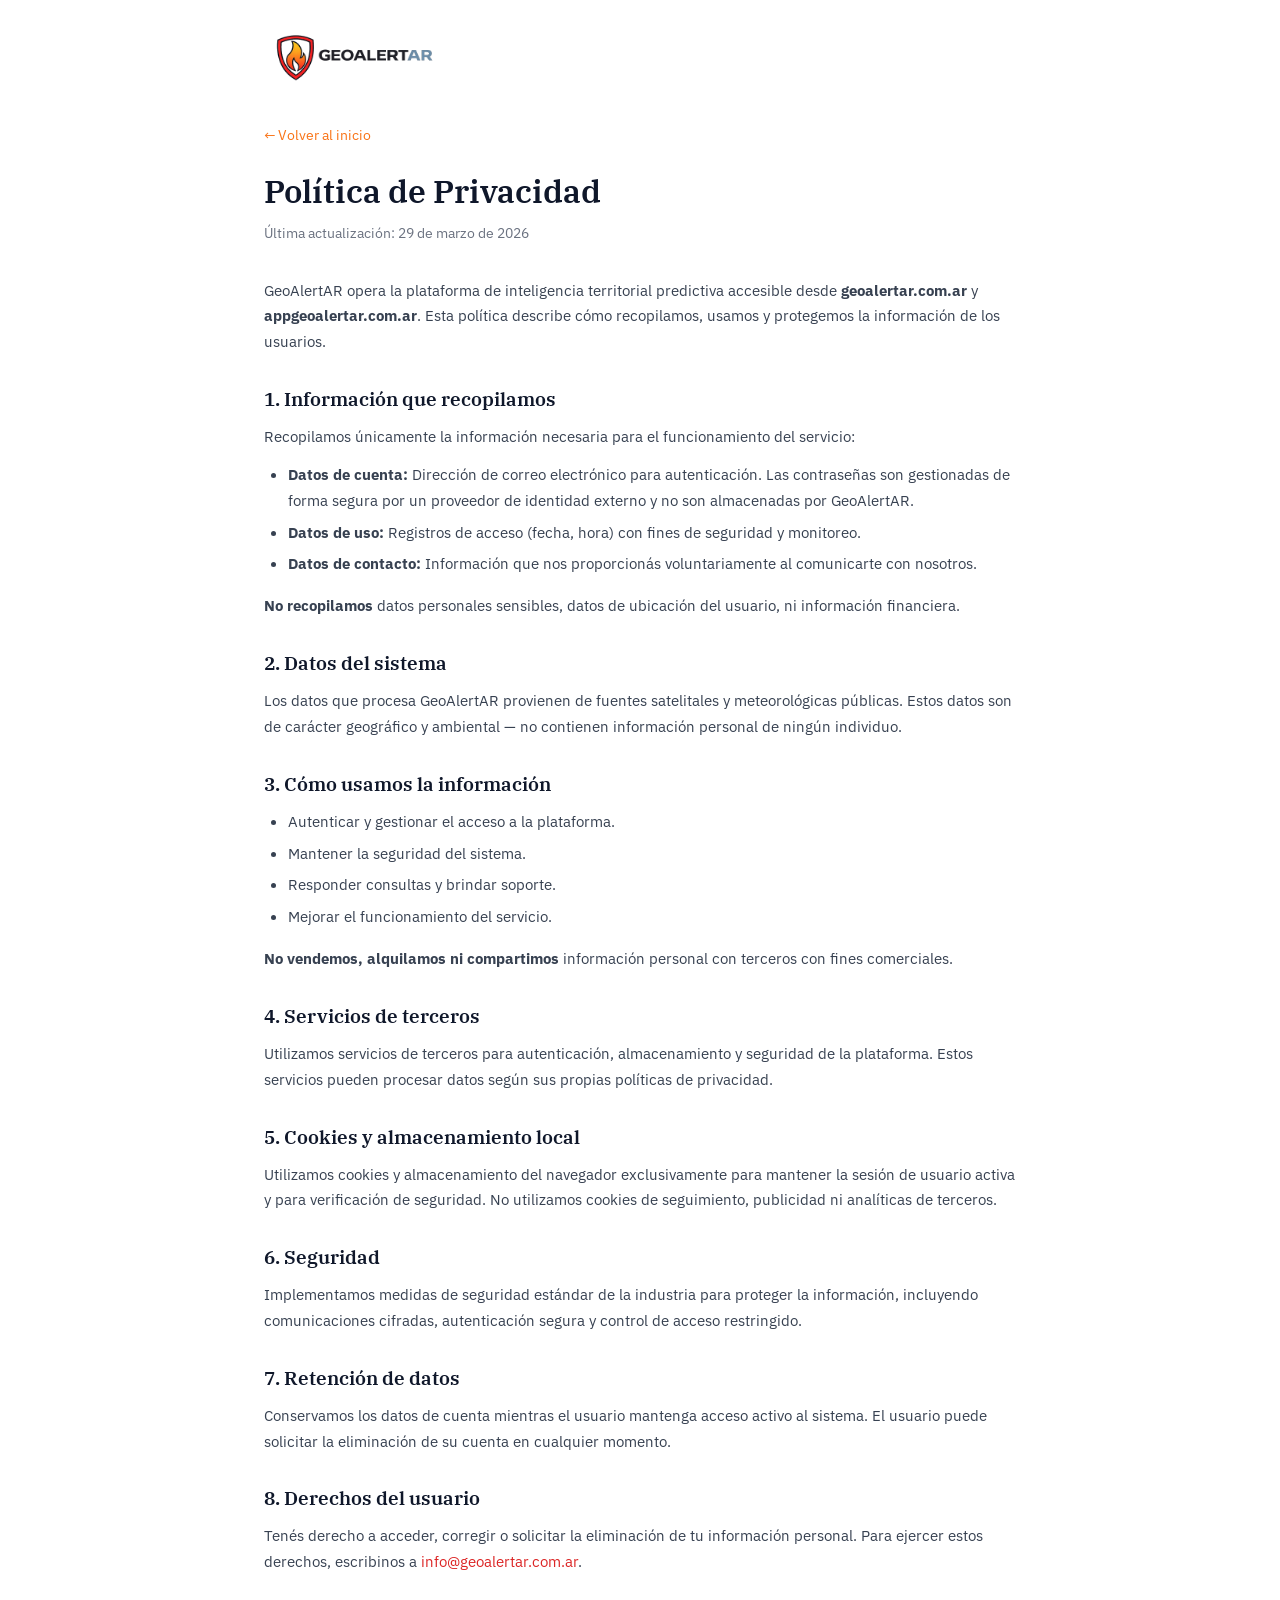
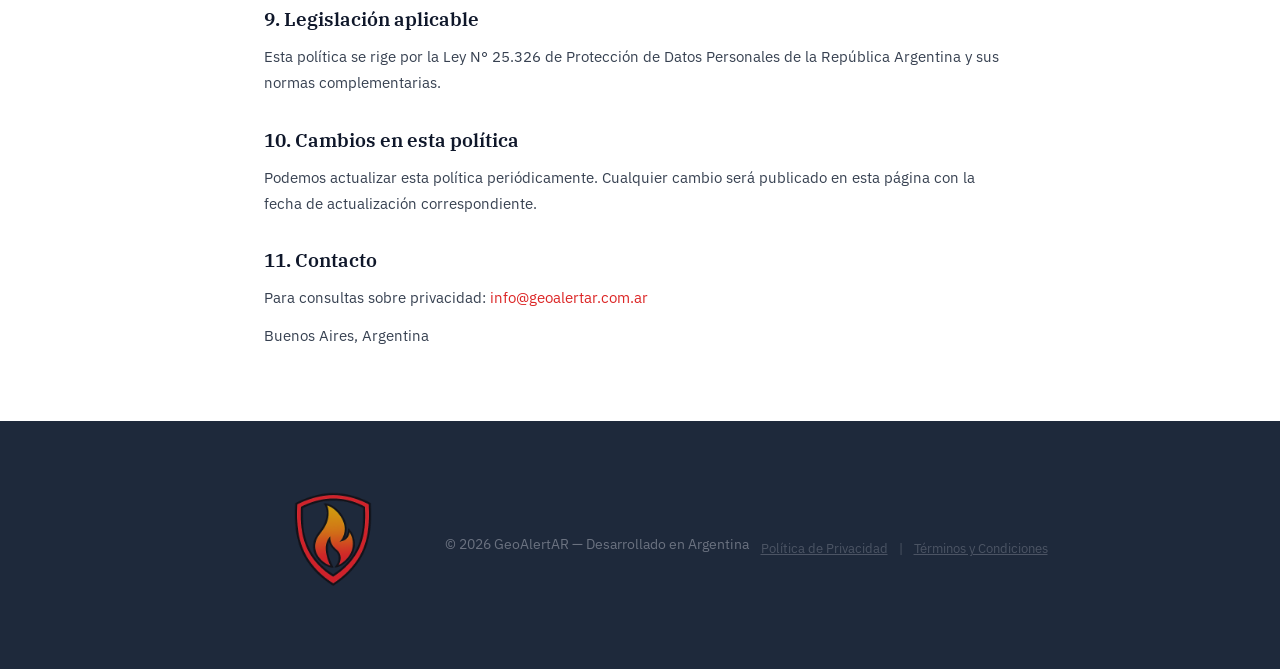
==== politica-privacidad.html @ af061dc1 "Landing update: legal pages, hero rewrite, simplify tech section, fix WhatsApp link, add paper menti" ====
<!DOCTYPE html>
<html lang="es">
<head>
    <meta charset="UTF-8">
    <meta name="viewport" content="width=device-width, initial-scale=1.0">
    <title>Política de Privacidad | GeoAlertAR</title>
    <meta name="description" content="Política de privacidad de GeoAlertAR - Inteligencia Territorial Predictiva">
    <link rel="icon" href="img/Geoar3.png" type="image/png">
    <link rel="preconnect" href="https://fonts.googleapis.com">
    <link rel="preconnect" href="https://fonts.gstatic.com" crossorigin>
    <link href="https://fonts.googleapis.com/css2?family=IBM+Plex+Sans:wght@400;500;600;700&family=IBM+Plex+Serif:wght@500;600;700&display=swap" rel="stylesheet">
    <link rel="stylesheet" href="styles.css">
    <style>
        .legal-page { max-width: 800px; margin: 0 auto; padding: 120px 24px 60px; }
        .legal-page h1 { font-family: 'IBM Plex Serif', serif; font-size: 2rem; margin-bottom: 8px; }
        .legal-page .legal-date { color: var(--neutral-500, #888); font-size: 0.9rem; margin-bottom: 32px; }
        .legal-page h2 { font-size: 1.2rem; margin-top: 32px; margin-bottom: 12px; font-weight: 600; }
        .legal-page p, .legal-page li { font-size: 0.95rem; line-height: 1.7; color: var(--neutral-700, #444); margin-bottom: 12px; }
        .legal-page ul { padding-left: 24px; margin-bottom: 16px; }
        .legal-page li { margin-bottom: 6px; }
        .legal-back { display: inline-block; margin-bottom: 24px; color: var(--primary, #f97316); text-decoration: none; font-size: 0.9rem; }
        .legal-back:hover { text-decoration: underline; }
    </style>
</head>
<body>
    <header class="header">
        <div class="header-content">
            <a href="index.html" class="logo"><img src="img/Geoar2.png" alt="GeoAlertAR" style="height: 200px;"></a>
        </div>
    </header>

    <div class="legal-page">
        <a href="index.html" class="legal-back">← Volver al inicio</a>
        <h1>Política de Privacidad</h1>
        <p class="legal-date">Última actualización: 29 de marzo de 2026</p>

        <p>GeoAlertAR opera la plataforma de inteligencia territorial predictiva accesible desde <strong>geoalertar.com.ar</strong> y <strong>appgeoalertar.com.ar</strong>. Esta política describe cómo recopilamos, usamos y protegemos la información de los usuarios.</p>

        <h2>1. Información que recopilamos</h2>
        <p>Recopilamos únicamente la información necesaria para el funcionamiento del servicio:</p>
        <ul>
            <li><strong>Datos de cuenta:</strong> Dirección de correo electrónico para autenticación. Las contraseñas son gestionadas de forma segura por un proveedor de identidad externo y no son almacenadas por GeoAlertAR.</li>
            <li><strong>Datos de uso:</strong> Registros de acceso (fecha, hora) con fines de seguridad y monitoreo.</li>
            <li><strong>Datos de contacto:</strong> Información que nos proporcionás voluntariamente al comunicarte con nosotros.</li>
        </ul>
        <p><strong>No recopilamos</strong> datos personales sensibles, datos de ubicación del usuario, ni información financiera.</p>

        <h2>2. Datos del sistema</h2>
        <p>Los datos que procesa GeoAlertAR provienen de fuentes satelitales y meteorológicas públicas. Estos datos son de carácter geográfico y ambiental — no contienen información personal de ningún individuo.</p>

        <h2>3. Cómo usamos la información</h2>
        <ul>
            <li>Autenticar y gestionar el acceso a la plataforma.</li>
            <li>Mantener la seguridad del sistema.</li>
            <li>Responder consultas y brindar soporte.</li>
            <li>Mejorar el funcionamiento del servicio.</li>
        </ul>
        <p><strong>No vendemos, alquilamos ni compartimos</strong> información personal con terceros con fines comerciales.</p>

        <h2>4. Servicios de terceros</h2>
        <p>Utilizamos servicios de terceros para autenticación, almacenamiento y seguridad de la plataforma. Estos servicios pueden procesar datos según sus propias políticas de privacidad.</p>

        <h2>5. Cookies y almacenamiento local</h2>
        <p>Utilizamos cookies y almacenamiento del navegador exclusivamente para mantener la sesión de usuario activa y para verificación de seguridad. No utilizamos cookies de seguimiento, publicidad ni analíticas de terceros.</p>

        <h2>6. Seguridad</h2>
        <p>Implementamos medidas de seguridad estándar de la industria para proteger la información, incluyendo comunicaciones cifradas, autenticación segura y control de acceso restringido.</p>

        <h2>7. Retención de datos</h2>
        <p>Conservamos los datos de cuenta mientras el usuario mantenga acceso activo al sistema. El usuario puede solicitar la eliminación de su cuenta en cualquier momento.</p>

        <h2>8. Derechos del usuario</h2>
        <p>Tenés derecho a acceder, corregir o solicitar la eliminación de tu información personal. Para ejercer estos derechos, escribinos a <a href="mailto:info@geoalertar.com.ar">info@geoalertar.com.ar</a>.</p>

        <h2>9. Legislación aplicable</h2>
        <p>Esta política se rige por la Ley N° 25.326 de Protección de Datos Personales de la República Argentina y sus normas complementarias.</p>

        <h2>10. Cambios en esta política</h2>
        <p>Podemos actualizar esta política periódicamente. Cualquier cambio será publicado en esta página con la fecha de actualización correspondiente.</p>

        <h2>11. Contacto</h2>
        <p>Para consultas sobre privacidad: <a href="mailto:info@geoalertar.com.ar">info@geoalertar.com.ar</a></p>
        <p>Buenos Aires, Argentina</p>
    </div>

    <footer class="footer">
        <div class="container" style="display:flex;align-items:center;justify-content:center;gap:12px;">
            <img src="img/Geoar3.png" alt="GeoAlertAR" style="height:200px;opacity:0.8;">
            <span>© 2026 GeoAlertAR — Desarrollado en Argentina</span>
            <div style="margin-top:8px;font-size:0.8rem;opacity:0.6;">
                <a href="politica-privacidad.html" style="color:inherit;text-decoration:underline;">Política de Privacidad</a>
                <span style="margin:0 8px;">|</span>
                <a href="terminos.html" style="color:inherit;text-decoration:underline;">Términos y Condiciones</a>
            </div>
        </div>
    </footer>
</body>
</html>
---- styles.css ----
:root {
    --primary-900: #0f172a;
    --primary-800: #1e293b;
    --primary-700: #334155;
    --neutral-800: #1f2937;
    --neutral-700: #374151;
    --neutral-600: #4b5563;
    --neutral-500: #6b7280;
    --neutral-400: #9ca3af;
    --neutral-300: #d1d5db;
    --neutral-200: #e5e7eb;
    --neutral-100: #f3f4f6;
    --neutral-50: #f9fafb;
    --white: #ffffff;
    --accent: #dc2626;
    --success: #059669;
}

* { margin: 0; padding: 0; box-sizing: border-box; }
html { scroll-behavior: smooth; }

body {
    font-family: 'IBM Plex Sans', -apple-system, sans-serif;
    background: var(--white);
    color: var(--neutral-700);
    line-height: 1.7;
    font-size: 17px;
}

h1, h2, h3 {
    font-family: 'IBM Plex Serif', Georgia, serif;
    font-weight: 600;
    color: var(--primary-900);
    line-height: 1.3;
}

a { color: var(--accent); text-decoration: none; }
a:hover { text-decoration: underline; }

.container {
    max-width: 900px;
    margin: 0 auto;
    padding: 0 24px;
}

/* ===== HEADER SIMPLE ===== */
.header {
    /* ===== HEADER: absolute = se queda arriba del hero, NO sigue al scrollear ===== */
    position: absolute;
    /* ===== HEADER POSICIÓN: top controla distancia desde arriba (0 = pegado) ===== */
    top: -50px;
    left: 0;
    right: 0;
    z-index: 1000;
    background: transparent;
    border-bottom: none;
    /* ===== HEADER ESPACIO: padding controla espacio interno arriba/abajo ===== */
    padding: 10px 0;
}

.header-content {
    display: flex;
    justify-content: space-between;
    align-items: center;
    max-width: 900px;
    margin: 0 auto;
    padding: 0 24px;
}

.logo {
    font-family: 'IBM Plex Serif', serif;
    font-size: 1.3rem;
    font-weight: 700;
    color: var(--white);
    text-decoration: none;
    display: flex;
    align-items: center;
}
.logo span { color: #3b82f6; }

.header-btn {
    padding: 10px 20px;
    background: var(--accent);
    color: var(--white);
    font-weight: 600;
    font-size: 0.9rem;
    border-radius: 4px;
    text-decoration: none;
}
.header-btn:hover { background: #b91c1c; text-decoration: none; }
.header-btn-outline { background: transparent !important; border: 1px solid rgba(255,255,255,0.35); }
.header-btn-outline:hover { background: rgba(255,255,255,0.1) !important; border-color: rgba(255,255,255,0.6); }

.lang-toggle { display: flex; align-items: center; gap: 4px; }
.lang-btn {
    background: none; border: none;
    font-family: 'IBM Plex Sans', sans-serif;
    font-size: 0.85rem; font-weight: 600;
    color: rgba(255,255,255,0.6); cursor: pointer;
    padding: 4px 8px; border-radius: 4px;
    transition: color 0.2s, background 0.2s;
}
.lang-btn:hover { color: var(--white); }
.lang-btn.active { color: var(--white); background: rgba(255,255,255,0.15); }
.lang-divider { color: rgba(255,255,255,0.4); font-size: 0.85rem; user-select: none; }

/* ===== HERO COMPACTO ===== */
.hero {
    padding: 140px 0 80px;
    text-align: center;
    background: linear-gradient(rgba(0, 0, 0, 0.6), rgba(0, 0, 0, 0.7)),
                url('img/incendio forestal primero.jpg');
    background-size: cover;
    background-position: center;
    background-attachment: fixed;
    position: relative;
}

.hero-badge {
    display: inline-block;
    padding: 8px 16px;
    background: rgba(255, 255, 255, 0.2);
    border: 1px solid rgba(255, 255, 255, 0.4);
    border-radius: 4px;
    font-size: 0.8rem;
    font-weight: 600;
    color: var(--white);
    margin-bottom: 24px;
    backdrop-filter: blur(10px);
}

.hero h1 {
    font-size: 2.8rem;
    margin-bottom: 20px;
    letter-spacing: -0.02em;
    color: var(--white);
}

.hero-subtitle {
    font-size: 1.25rem;
    color: rgba(255, 255, 255, 0.95);
    max-width: 600px;
    margin: 0 auto 32px;
}

.hero-cta {
    display: inline-block;
    padding: 16px 32px;
    background: var(--accent);
    color: var(--white);
    font-weight: 600;
    border-radius: 4px;
    text-decoration: none;
    margin-bottom: 48px;
}
.hero-cta:hover { background: #b91c1c; text-decoration: none; }

.hero-stats {
    display: flex;
    justify-content: center;
    gap: 48px;
    padding-top: 32px;
    border-top: 1px solid rgba(255, 255, 255, 0.3);
}

.hero-stat {
    text-align: center;
}

.hero-stat-value {
    font-family: 'IBM Plex Sans', sans-serif;
    font-size: 1.8rem;
    font-weight: 700;
    color: var(--white);
}

.hero-stat-label {
    font-size: 0.8rem;
    color: rgba(255, 255, 255, 0.8);
    text-transform: uppercase;
    letter-spacing: 0.05em;
}

/* ===== SECCIONES DE CONTENIDO ===== */
.section {
    padding: 80px 0;
}

.section-dark {
    background: var(--primary-900);
    color: var(--white);
}

.section-dark h2 { color: var(--white); }
.section-dark p { color: var(--neutral-400); }

.section-gray {
    background: var(--neutral-50);
}

.section h2 {
    font-size: 1.8rem;
    margin-bottom: 24px;
}

.section p {
    margin-bottom: 20px;
}

.section p:last-child {
    margin-bottom: 0;
}

/* ===== CRISIS / DATOS ===== */
.crisis-grid {
    display: grid;
    grid-template-columns: 1fr 1fr;
    gap: 48px;
    align-items: start;
}

.crisis-stats {
    display: grid;
    grid-template-columns: 1fr 1fr;
    gap: 20px;
}

.crisis-stat {
    padding: 24px;
    background: rgba(255,255,255,0.08);
    border-radius: 4px;
    text-align: center;
}

.crisis-stat-value {
    font-size: 2rem;
    font-weight: 700;
    color: var(--accent);
    line-height: 1;
    margin-bottom: 8px;
}

.crisis-stat-label {
    font-size: 0.85rem;
    color: var(--neutral-400);
}

.crisis-images {
    grid-column: 2;
    display: flex;
    flex-direction: column;
    gap: 16px;
    margin-top: -600px;        /* negativo = sube, positivo = baja. Cambiá este número */
}

.crisis-images img {
    width: 100%;
    height: 250px;            /* alto de cada foto. Cambiá este número */
    border-radius: 4px;
    object-fit: cover;
}

.source-note {
    font-size: 0.8rem;
    color: var(--neutral-500);
    margin-top: -24px;
    padding-top: 16px;
    border-top: 1px solid rgba(255,255,255,0.1);
}

.source-note a {
    color: var(--neutral-400);
}

/* ===== SOLUCIÓN COMPACTA ===== */
.solution-points {
    display: grid;
    grid-template-columns: repeat(3, 1fr);
    gap: 32px;
    margin-top: 40px;
}

.solution-point h3 {
    font-family: 'IBM Plex Sans', sans-serif;
    font-size: 1rem;
    font-weight: 700;
    margin-bottom: 8px;
}

.solution-point p {
    font-size: 0.95rem;
    color: var(--neutral-600);
    margin: 0;
}

.section-tech-bg {
    background: linear-gradient(rgba(0, 0, 0, 0.75), rgba(0, 0, 0, 0.8)),
                url('img/tech-tablet.jpg');
    background-size: cover;
    background-position: center;
    background-attachment: fixed;
    position: relative;
}

.section-tech-bg h2 {
    color: var(--white);
}

.section-tech-bg p {
    color: rgba(255, 255, 255, 0.9);
}

.section-tech-bg .tech-box {
    background: rgba(59, 130, 246, 0.15);
    border-left: 4px solid #3b82f6;
    backdrop-filter: blur(10px);
}

.section-tech-bg .tech-box h3 {
    color: #60a5fa;
}

.section-tech-bg .tech-box p {
    color: rgba(255, 255, 255, 0.95);
}

.section-tech-bg .solution-point h3 {
    color: var(--white);
}

.section-tech-bg .solution-point p {
    color: rgba(255, 255, 255, 0.85);
}

/* ===== TABLA COMPARATIVA ===== */
.comparison-grid {
    display: grid;
    grid-template-columns: 1fr 1fr;
    gap: 24px;
    margin: 40px 0;
}

.comparison-card {
    padding: 32px;
    border-radius: 8px;
    border: 2px solid var(--neutral-200);
}

.comparison-card.before {
    background: var(--neutral-50);
    border-color: #d1d5db;
}

.comparison-card.after {
    background: linear-gradient(135deg, #059669 0%, #047857 100%);
    color: var(--white);
    border-color: var(--success);
    box-shadow: 0 8px 30px rgba(5, 150, 105, 0.3);
}

.comparison-card h3 {
    font-size: 1.2rem;
    margin-bottom: 20px;
    color: var(--primary-900);
    display: flex;
    align-items: center;
    gap: 10px;
}

.comparison-card h3 .fa-solid {
    font-size: 1rem;
}

.comparison-card.before h3 {
    color: #6b7280;
}

.comparison-card.after h3 {
    color: var(--white);
    font-size: 1.3rem;
    font-weight: 700;
}

.comparison-list {
    list-style: none;
    padding: 0;
    margin: 0;
}

.comparison-list li {
    padding: 14px 0;
    border-bottom: 1px solid rgba(0,0,0,0.08);
    display: flex;
    align-items: start;
    gap: 12px;
    line-height: 1.5;
}

.comparison-list li i {
    margin-top: 3px;
    flex-shrink: 0;
    font-size: 0.85rem;
}

.comparison-card.before .comparison-list li i {
    color: #b91c1c;
}

.comparison-card.after .comparison-list li i {
    color: #bbf7d0;
}

.comparison-card.after .comparison-list li {
    border-bottom: 1px solid rgba(255,255,255,0.15);
}

.comparison-list li:last-child {
    border-bottom: none;
}

.comparison-list li strong {
    display: block;
    margin-bottom: 2px;
}

.comparison-card.before .comparison-list li strong {
    color: var(--primary-900);
}

.comparison-card.after .comparison-list li strong {
    color: #fff;
}

.comparison-card.before .comparison-list li span {
    color: var(--neutral-600);
    font-size: 0.9rem;
}

.comparison-card.after .comparison-list li span {
    color: rgba(255, 255, 255, 0.9);
    font-size: 0.9rem;
}

.cta-center {
    text-align: center;
    margin: 40px 0;
}

.cta-button {
    display: inline-block;
    padding: 16px 32px;
    background: var(--accent);
    color: var(--white);
    font-weight: 600;
    border-radius: 4px;
    text-decoration: none;
    font-size: 1rem;
}

.cta-button:hover {
    background: #b91c1c;
    text-decoration: none;
}

/* ===== BULLET LISTS MEJORADAS ===== */
.bullet-list {
    list-style: none;
    padding: 0;
    margin: 24px 0;
}

.bullet-list li {
    padding: 16px 0;
    padding-left: 32px;
    position: relative;
    line-height: 1.6;
}

.bullet-list li:before {
    content: "\25B8";
    position: absolute;
    left: 0;
    color: var(--accent);
    font-weight: 700;
    font-size: 1.2rem;
}

.section-dark .bullet-list li:before {
    color: var(--accent);
}

/* ===== APARTADO TÉCNICO ===== */
.tech-box {
    background: var(--neutral-50);
    border-left: 4px solid #3b82f6;
    padding: 32px;
    border-radius: 8px;
    margin: 32px 0;
}

.tech-box h3 {
    color: #3b82f6;
    font-size: 1.1rem;
    margin-bottom: 16px;
}

/* ===== HISTORIA / EQUIPO ===== */
.story-content {
    display: grid;
    grid-template-columns: 2fr 1fr;
    gap: 60px;
    align-items: start;
}

.story-text p {
    font-size: 1.05rem;
}

.story-text p.highlight {
    font-size: 1.15rem;
    color: var(--primary-900);
    font-weight: 500;
    border-left: 3px solid var(--accent);
    padding-left: 20px;
    margin: 32px 0;
}

.team-cards {
    display: flex;
    flex-direction: column;
    gap: 20px;
}

.team-card {
    padding: 24px;
    background: var(--white);
    border: 1px solid var(--neutral-200);
    border-radius: 4px;
}

.team-card-name {
    font-weight: 700;
    color: var(--primary-900);
    margin-bottom: 4px;
}

.team-card-role {
    font-size: 0.85rem;
    color: var(--neutral-500);
}

/* ===== RECONOCIMIENTOS ===== */
.awards-row {
    display: flex;
    gap: 32px;
    margin-top: 32px;
}

.award-item {
    flex: 1;
    padding: 24px;
    background: rgba(255,255,255,0.05);
    border: 1px solid rgba(255,255,255,0.1);
    border-radius: 4px;
}

.award-item-org {
    font-size: 0.75rem;
    color: var(--neutral-400);
    text-transform: uppercase;
    letter-spacing: 0.05em;
    margin-bottom: 8px;
}

.award-item-title {
    font-weight: 700;
    color: var(--white);
    margin-bottom: 4px;
}

.award-item-date {
    font-size: 0.85rem;
    color: var(--neutral-500);
}

/* ===== APLICACIONES ===== */
.apps-grid {
    display: grid;
    grid-template-columns: repeat(4, 1fr);
    gap: 24px;
    margin-top: 32px;
}

.app-item {
    text-align: center;
    padding: 24px 16px;
    background: var(--white);
    border: 1px solid var(--neutral-200);
    border-radius: 4px;
}

.app-item-icon {
    width: 48px;
    height: 48px;
    background: var(--primary-800);
    border-radius: 4px;
    display: flex;
    align-items: center;
    justify-content: center;
    margin: 0 auto 16px;
}

.app-item-icon svg {
    width: 24px;
    height: 24px;
    color: var(--white);
}

.app-item-title {
    font-weight: 700;
    font-size: 0.95rem;
    color: var(--primary-900);
    margin-bottom: 8px;
}

.app-item-desc {
    font-size: 0.85rem;
    color: var(--neutral-600);
    line-height: 1.5;
}

/* ===== CONTACTO ===== */
.contact-grid {
    display: grid;
    grid-template-columns: 1fr 1fr;
    gap: 60px;
    align-items: start;
}

.contact-info {
    display: flex;
    flex-direction: column;
    gap: 16px;
}

.contact-item {
    display: flex;
    align-items: center;
    gap: 12px;
    color: var(--neutral-400);
}

.contact-item a {
    color: var(--neutral-300);
}

.contact-item svg {
    width: 20px;
    height: 20px;
    color: var(--neutral-500);
}

/* ===== FOOTER ===== */
.footer {
    padding: 24px 0;
    background: var(--primary-800);
    text-align: center;
    font-size: 0.85rem;
    color: var(--neutral-500);
}

/* ===== TRUST LOGOS ===== */
.trust-section {
    padding: 40px 0;
    background: var(--neutral-50);
    border-top: 1px solid var(--neutral-200);
    border-bottom: 1px solid var(--neutral-200);
}

.trust-label {
    text-align: center;
    font-size: 0.75rem;
    text-transform: uppercase;
    letter-spacing: 0.1em;
    color: var(--neutral-500);
    margin-bottom: 24px;
}

.trust-logos {
    display: flex;
    justify-content: center;
    align-items: center;
    gap: 48px;
    flex-wrap: wrap;
}

.trust-logos img {
    height: 40px;
    width: auto;
    transition: all 0.3s ease;
}

.trust-logos img:hover {
    transform: scale(1.1);
}

/* ===== RESPONSIVE ===== */
@media (max-width: 768px) {
    .hero h1 { font-size: 2rem; }
    .hero-stats { flex-direction: column; gap: 24px; }
    .crisis-grid, .story-content, .contact-grid { grid-template-columns: 1fr; }
    .crisis-images { grid-column: 1; }
    .solution-points, .apps-grid { grid-template-columns: 1fr 1fr; }
    .awards-row { flex-direction: column; }

    .map-badge {
        top: 12px;
        right: 12px;
        font-size: 0.75rem;
        padding: 8px 12px;
    }

    .map-badge-icon {
        font-size: 1rem;
    }
}

@media (max-width: 480px) {
    .solution-points, .apps-grid, .crisis-stats { grid-template-columns: 1fr; }
}

/* ===== DATA SECTION ===== */
.data-section {
    padding: 60px 0;
    background: var(--neutral-50);
}

.data-container {
    max-width: 1000px;
    margin: 0 auto;
    padding: 0 24px;
}

.data-header {
    text-align: center;
    margin-bottom: 40px;
}

.data-header h2 {
    font-size: 1.8rem;
    margin-bottom: 12px;
}

.data-header p {
    color: var(--neutral-600);
    font-size: 1.05rem;
    max-width: 600px;
    margin: 0 auto;
}

.data-grid {
    display: grid;
    grid-template-columns: repeat(4, 1fr);
    gap: 24px;
}

.data-card {
    background: var(--white);
    padding: 24px;
    border-radius: 8px;
    text-align: center;
    border: 1px solid var(--neutral-200);
}

.data-card-value {
    font-size: 1.8rem;
    font-weight: 700;
    color: var(--primary-900);
    margin-bottom: 4px;
}

.data-card-label {
    font-size: 0.85rem;
    color: var(--neutral-600);
}

/* ===== DEMO MAP SECTION ===== */
.demo-section {
    padding: 80px 0;
    background: var(--white);
}

.demo-container {
    max-width: 1100px;
    margin: 0 auto;
    padding: 0 24px;
}

.demo-header {
    text-align: center;
    margin-bottom: 40px;
}

.demo-header h2 {
    font-size: 1.8rem;
    margin-bottom: 12px;
}

.demo-header p {
    font-size: 1.05rem;
    color: var(--neutral-600);
    max-width: 600px;
    margin: 0 auto;
}

.demo-wrapper {
    position: relative;
    display: grid;
    grid-template-columns: 1fr 340px;
    gap: 24px;
    background: var(--neutral-50);
    border-radius: 12px;
    overflow: hidden;
    box-shadow: 0 4px 20px rgba(0,0,0,0.08);
    border: 1px solid var(--neutral-200);
}

/* Badge flotante interactivo */
.map-badge {
    position: absolute;
    top: 16px;
    right: 16px;
    background: rgba(0, 0, 0, 0.85);
    color: white;
    padding: 10px 16px;
    border-radius: 8px;
    font-size: 0.85rem;
    font-weight: 600;
    z-index: 1000;
    backdrop-filter: blur(10px);
    border: 2px solid rgba(96, 165, 250, 0.5);
    box-shadow: 0 4px 12px rgba(0, 0, 0, 0.3);
    display: flex;
    align-items: center;
    gap: 8px;
    animation: pulseGlow 2s ease-in-out infinite;
    transition: opacity 0.3s ease, transform 0.3s ease;
}

.map-badge-icon {
    font-size: 1.2rem;
    animation: pointDown 1.5s ease-in-out infinite;
}

.map-badge.fade-out {
    opacity: 0;
    transform: translateY(-10px);
    pointer-events: none;
}

@keyframes pulseGlow {
    0%, 100% {
        border-color: rgba(96, 165, 250, 0.5);
        box-shadow: 0 4px 12px rgba(0, 0, 0, 0.3);
    }
    50% {
        border-color: rgba(96, 165, 250, 0.9);
        box-shadow: 0 4px 20px rgba(96, 165, 250, 0.4);
    }
}

@keyframes pointDown {
    0%, 100% { transform: translateY(0px); }
    50% { transform: translateY(4px); }
}

#map {
    height: 600px;
    width: 100%;
}

.demo-sidebar {
    padding: 24px;
    background: var(--primary-900);
    color: var(--white);
    display: flex;
    flex-direction: column;
}

.demo-sidebar h3 {
    color: var(--white);
    font-size: 1.1rem;
    margin-bottom: 16px;
    font-family: 'IBM Plex Sans', sans-serif;
    font-weight: 600;
}

.demo-sidebar-intro {
    font-size: 0.9rem;
    color: var(--neutral-400);
    margin-bottom: 24px;
    line-height: 1.6;
}

/* CTA llamativo en sidebar */
.demo-cta {
    display: block;
    margin-top: 12px;
    color: #60a5fa;
    font-weight: 700;
    font-size: 1rem;
}

/* Cursor pointer en hexágonos */
.leaflet-interactive {
    cursor: pointer !important;
}

.hex-info {
    display: none;
    flex-direction: column;
    flex: 1;
    opacity: 0;
    transform: translateY(10px);
    transition: opacity 0.3s ease, transform 0.3s ease;
}

.hex-info.active {
    display: flex;
    opacity: 1;
    transform: translateY(0);
}

.hex-info-header {
    display: flex;
    align-items: center;
    gap: 12px;
    margin-bottom: 16px;
    padding-bottom: 16px;
    border-bottom: 1px solid var(--primary-700);
}

.hex-risk-badge {
    padding: 6px 12px;
    border-radius: 4px;
    font-size: 0.75rem;
    font-weight: 700;
    text-transform: uppercase;
    letter-spacing: 0.05em;
}

.risk-extremo { background: #dc2626; color: white; }
.risk-alto { background: #f97316; color: white; }
.risk-moderado { background: #eab308; color: #1a1a1a; }
.risk-bajo { background: #22c55e; color: white; }

.hex-prob {
    font-size: 1.6rem;
    font-weight: 700;
    color: var(--white);
}

.hex-prob span {
    font-size: 0.85rem;
    font-weight: 400;
    color: var(--neutral-400);
}

.hex-explanation {
    background: var(--primary-800);
    padding: 14px;
    border-radius: 6px;
    margin-bottom: 16px;
    border-left: 3px solid var(--accent);
}

.hex-explanation-title {
    font-size: 0.7rem;
    color: var(--neutral-400);
    text-transform: uppercase;
    letter-spacing: 0.05em;
    margin-bottom: 6px;
}

.hex-explanation-text {
    font-size: 0.9rem;
    color: var(--neutral-200);
    line-height: 1.5;
}

.hex-data-grid {
    display: grid;
    grid-template-columns: 1fr 1fr;
    gap: 12px;
}

.hex-data-item {
    background: var(--primary-800);
    padding: 10px 12px;
    border-radius: 6px;
}

.hex-data-label {
    font-size: 0.65rem;
    color: var(--neutral-400);
    text-transform: uppercase;
    letter-spacing: 0.05em;
    margin-bottom: 2px;
}

.hex-data-value {
    font-size: 1rem;
    font-weight: 600;
    color: var(--white);
}

.demo-legend {
    margin-top: auto;
    padding-top: 16px;
    border-top: 1px solid var(--primary-700);
}

.demo-legend h4 {
    font-size: 0.75rem;
    color: var(--neutral-400);
    text-transform: uppercase;
    letter-spacing: 0.05em;
    margin-bottom: 10px;
    font-weight: 500;
}

.legend-items {
    display: grid;
    grid-template-columns: 1fr 1fr;
    gap: 6px;
}

.legend-item {
    display: flex;
    align-items: center;
    gap: 6px;
    font-size: 0.8rem;
    color: var(--neutral-300);
}

.legend-color {
    width: 14px;
    height: 14px;
    border-radius: 3px;
}

@media (max-width: 900px) {
    .data-grid {
        grid-template-columns: repeat(2, 1fr);
    }

    .demo-wrapper {
        grid-template-columns: 1fr;
    }

    .demo-sidebar {
        order: -1;
    }

    #map {
        height: 400px;
    }

    .legend-items { grid-template-columns: 1fr; }
}
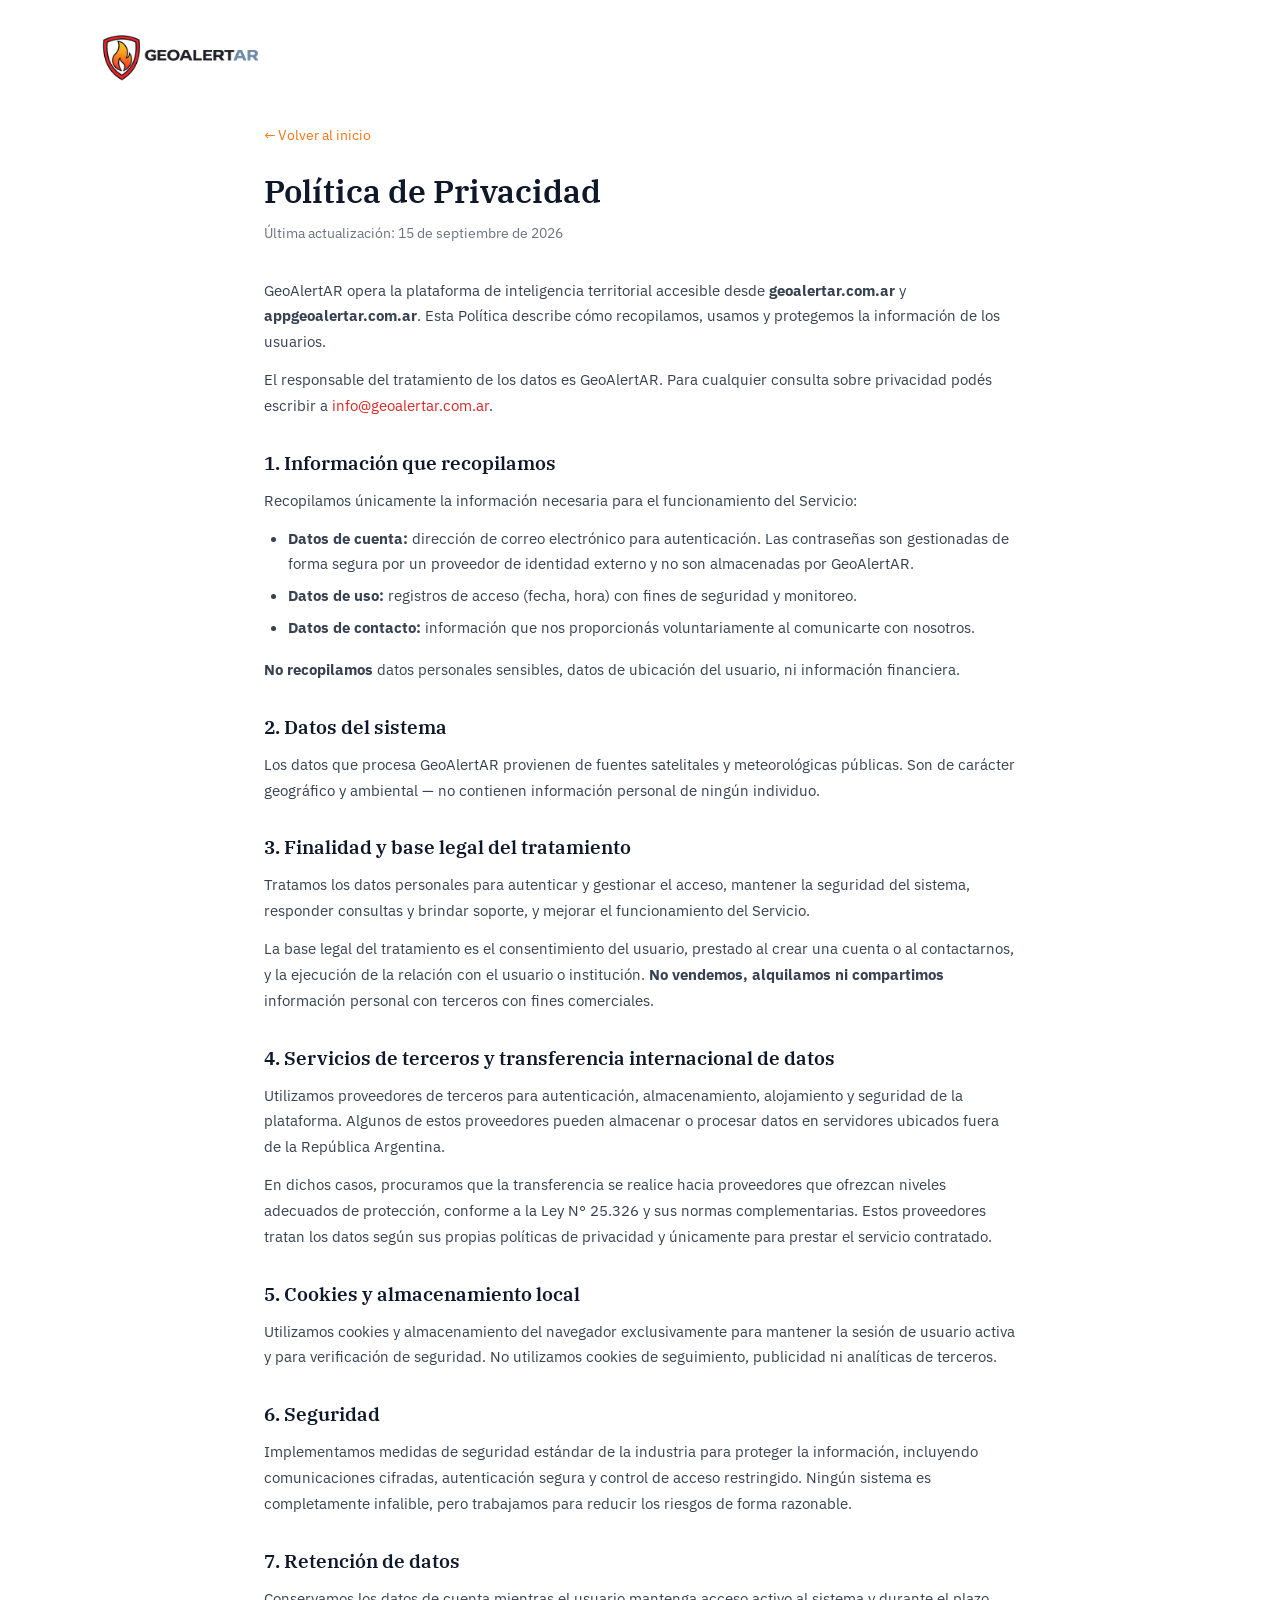
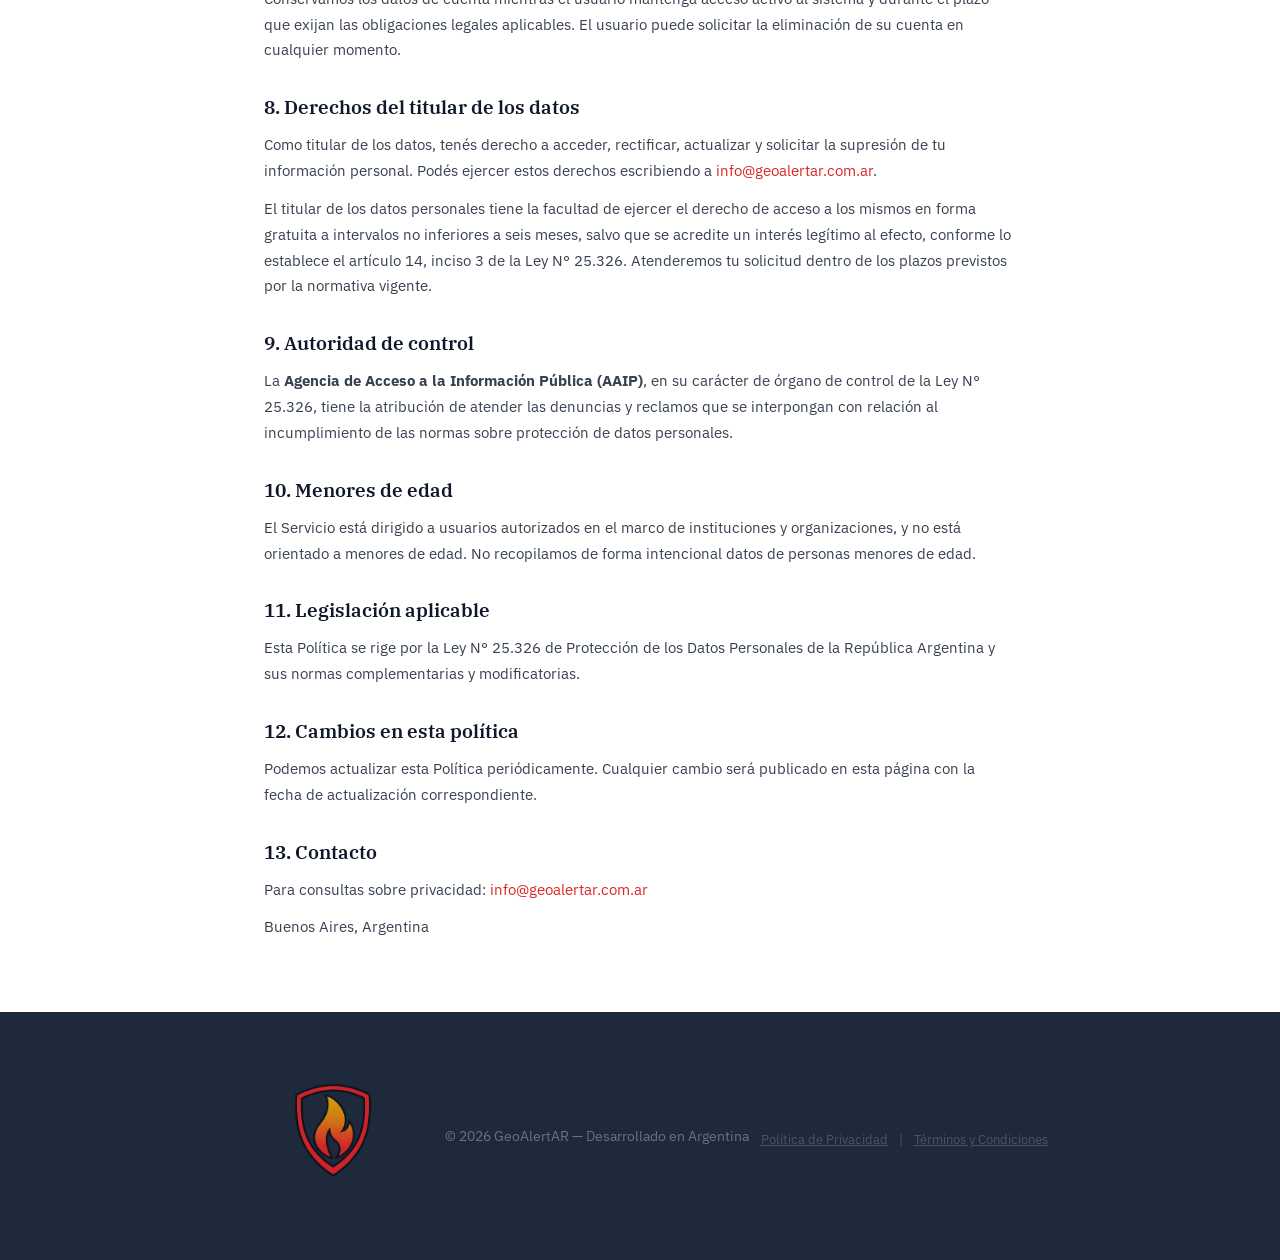
==== commit 3960f7fa: "Actualizacion de contenido, ODS y textos legales ampliados" ====
--- a/politica-privacidad.html
+++ b/politica-privacidad.html
@@ -4,7 +4,7 @@
     <meta charset="UTF-8">
     <meta name="viewport" content="width=device-width, initial-scale=1.0">
     <title>Política de Privacidad | GeoAlertAR</title>
-    <meta name="description" content="Política de privacidad de GeoAlertAR - Inteligencia Territorial Predictiva">
+    <meta name="description" content="Política de privacidad de GeoAlertAR - Inteligencia territorial para la evaluación de riesgo de incendios">
     <link rel="icon" href="img/Geoar3.png" type="image/png">
     <link rel="preconnect" href="https://fonts.googleapis.com">
     <link rel="preconnect" href="https://fonts.gstatic.com" crossorigin>
@@ -32,53 +32,57 @@
     <div class="legal-page">
         <a href="index.html" class="legal-back">← Volver al inicio</a>
         <h1>Política de Privacidad</h1>
-        <p class="legal-date">Última actualización: 29 de marzo de 2026</p>
+        <p class="legal-date">Última actualización: 15 de septiembre de 2026</p>
 
-        <p>GeoAlertAR opera la plataforma de inteligencia territorial predictiva accesible desde <strong>geoalertar.com.ar</strong> y <strong>appgeoalertar.com.ar</strong>. Esta política describe cómo recopilamos, usamos y protegemos la información de los usuarios.</p>
+        <p>GeoAlertAR opera la plataforma de inteligencia territorial accesible desde <strong>geoalertar.com.ar</strong> y <strong>appgeoalertar.com.ar</strong>. Esta Política describe cómo recopilamos, usamos y protegemos la información de los usuarios.</p>
+        <p>El responsable del tratamiento de los datos es GeoAlertAR. Para cualquier consulta sobre privacidad podés escribir a <a href="mailto:info@geoalertar.com.ar">info@geoalertar.com.ar</a>.</p>
 
         <h2>1. Información que recopilamos</h2>
-        <p>Recopilamos únicamente la información necesaria para el funcionamiento del servicio:</p>
+        <p>Recopilamos únicamente la información necesaria para el funcionamiento del Servicio:</p>
         <ul>
-            <li><strong>Datos de cuenta:</strong> Dirección de correo electrónico para autenticación. Las contraseñas son gestionadas de forma segura por un proveedor de identidad externo y no son almacenadas por GeoAlertAR.</li>
-            <li><strong>Datos de uso:</strong> Registros de acceso (fecha, hora) con fines de seguridad y monitoreo.</li>
-            <li><strong>Datos de contacto:</strong> Información que nos proporcionás voluntariamente al comunicarte con nosotros.</li>
+            <li><strong>Datos de cuenta:</strong> dirección de correo electrónico para autenticación. Las contraseñas son gestionadas de forma segura por un proveedor de identidad externo y no son almacenadas por GeoAlertAR.</li>
+            <li><strong>Datos de uso:</strong> registros de acceso (fecha, hora) con fines de seguridad y monitoreo.</li>
+            <li><strong>Datos de contacto:</strong> información que nos proporcionás voluntariamente al comunicarte con nosotros.</li>
         </ul>
         <p><strong>No recopilamos</strong> datos personales sensibles, datos de ubicación del usuario, ni información financiera.</p>
 
         <h2>2. Datos del sistema</h2>
-        <p>Los datos que procesa GeoAlertAR provienen de fuentes satelitales y meteorológicas públicas. Estos datos son de carácter geográfico y ambiental — no contienen información personal de ningún individuo.</p>
+        <p>Los datos que procesa GeoAlertAR provienen de fuentes satelitales y meteorológicas públicas. Son de carácter geográfico y ambiental — no contienen información personal de ningún individuo.</p>
 
-        <h2>3. Cómo usamos la información</h2>
-        <ul>
-            <li>Autenticar y gestionar el acceso a la plataforma.</li>
-            <li>Mantener la seguridad del sistema.</li>
-            <li>Responder consultas y brindar soporte.</li>
-            <li>Mejorar el funcionamiento del servicio.</li>
-        </ul>
-        <p><strong>No vendemos, alquilamos ni compartimos</strong> información personal con terceros con fines comerciales.</p>
+        <h2>3. Finalidad y base legal del tratamiento</h2>
+        <p>Tratamos los datos personales para autenticar y gestionar el acceso, mantener la seguridad del sistema, responder consultas y brindar soporte, y mejorar el funcionamiento del Servicio.</p>
+        <p>La base legal del tratamiento es el consentimiento del usuario, prestado al crear una cuenta o al contactarnos, y la ejecución de la relación con el usuario o institución. <strong>No vendemos, alquilamos ni compartimos</strong> información personal con terceros con fines comerciales.</p>
 
-        <h2>4. Servicios de terceros</h2>
-        <p>Utilizamos servicios de terceros para autenticación, almacenamiento y seguridad de la plataforma. Estos servicios pueden procesar datos según sus propias políticas de privacidad.</p>
+        <h2>4. Servicios de terceros y transferencia internacional de datos</h2>
+        <p>Utilizamos proveedores de terceros para autenticación, almacenamiento, alojamiento y seguridad de la plataforma. Algunos de estos proveedores pueden almacenar o procesar datos en servidores ubicados fuera de la República Argentina.</p>
+        <p>En dichos casos, procuramos que la transferencia se realice hacia proveedores que ofrezcan niveles adecuados de protección, conforme a la Ley N° 25.326 y sus normas complementarias. Estos proveedores tratan los datos según sus propias políticas de privacidad y únicamente para prestar el servicio contratado.</p>
 
         <h2>5. Cookies y almacenamiento local</h2>
         <p>Utilizamos cookies y almacenamiento del navegador exclusivamente para mantener la sesión de usuario activa y para verificación de seguridad. No utilizamos cookies de seguimiento, publicidad ni analíticas de terceros.</p>
 
         <h2>6. Seguridad</h2>
-        <p>Implementamos medidas de seguridad estándar de la industria para proteger la información, incluyendo comunicaciones cifradas, autenticación segura y control de acceso restringido.</p>
+        <p>Implementamos medidas de seguridad estándar de la industria para proteger la información, incluyendo comunicaciones cifradas, autenticación segura y control de acceso restringido. Ningún sistema es completamente infalible, pero trabajamos para reducir los riesgos de forma razonable.</p>
 
         <h2>7. Retención de datos</h2>
-        <p>Conservamos los datos de cuenta mientras el usuario mantenga acceso activo al sistema. El usuario puede solicitar la eliminación de su cuenta en cualquier momento.</p>
+        <p>Conservamos los datos de cuenta mientras el usuario mantenga acceso activo al sistema y durante el plazo que exijan las obligaciones legales aplicables. El usuario puede solicitar la eliminación de su cuenta en cualquier momento.</p>
 
-        <h2>8. Derechos del usuario</h2>
-        <p>Tenés derecho a acceder, corregir o solicitar la eliminación de tu información personal. Para ejercer estos derechos, escribinos a <a href="mailto:info@geoalertar.com.ar">info@geoalertar.com.ar</a>.</p>
+        <h2>8. Derechos del titular de los datos</h2>
+        <p>Como titular de los datos, tenés derecho a acceder, rectificar, actualizar y solicitar la supresión de tu información personal. Podés ejercer estos derechos escribiendo a <a href="mailto:info@geoalertar.com.ar">info@geoalertar.com.ar</a>.</p>
+        <p>El titular de los datos personales tiene la facultad de ejercer el derecho de acceso a los mismos en forma gratuita a intervalos no inferiores a seis meses, salvo que se acredite un interés legítimo al efecto, conforme lo establece el artículo 14, inciso 3 de la Ley N° 25.326. Atenderemos tu solicitud dentro de los plazos previstos por la normativa vigente.</p>
 
-        <h2>9. Legislación aplicable</h2>
-        <p>Esta política se rige por la Ley N° 25.326 de Protección de Datos Personales de la República Argentina y sus normas complementarias.</p>
+        <h2>9. Autoridad de control</h2>
+        <p>La <strong>Agencia de Acceso a la Información Pública (AAIP)</strong>, en su carácter de órgano de control de la Ley N° 25.326, tiene la atribución de atender las denuncias y reclamos que se interpongan con relación al incumplimiento de las normas sobre protección de datos personales.</p>
 
-        <h2>10. Cambios en esta política</h2>
-        <p>Podemos actualizar esta política periódicamente. Cualquier cambio será publicado en esta página con la fecha de actualización correspondiente.</p>
+        <h2>10. Menores de edad</h2>
+        <p>El Servicio está dirigido a usuarios autorizados en el marco de instituciones y organizaciones, y no está orientado a menores de edad. No recopilamos de forma intencional datos de personas menores de edad.</p>
 
-        <h2>11. Contacto</h2>
+        <h2>11. Legislación aplicable</h2>
+        <p>Esta Política se rige por la Ley N° 25.326 de Protección de los Datos Personales de la República Argentina y sus normas complementarias y modificatorias.</p>
+
+        <h2>12. Cambios en esta política</h2>
+        <p>Podemos actualizar esta Política periódicamente. Cualquier cambio será publicado en esta página con la fecha de actualización correspondiente.</p>
+
+        <h2>13. Contacto</h2>
         <p>Para consultas sobre privacidad: <a href="mailto:info@geoalertar.com.ar">info@geoalertar.com.ar</a></p>
         <p>Buenos Aires, Argentina</p>
     </div>
--- a/styles.css
+++ b/styles.css
@@ -62,9 +62,9 @@
     display: flex;
     justify-content: space-between;
     align-items: center;
-    max-width: 900px;
+    max-width: 1400px;
     margin: 0 auto;
-    padding: 0 24px;
+    padding: 0 40px;
 }
 
 .logo {
@@ -77,6 +77,18 @@
     align-items: center;
 }
 .logo span { color: #3b82f6; }
+
+.header-nav {
+    display: flex;
+    align-items: center;
+    gap: 10px;
+}
+
+.header-right {
+    display: flex;
+    align-items: center;
+    gap: 20px;
+}
 
 .header-btn {
     padding: 10px 20px;
@@ -552,12 +564,13 @@
 /* ===== RECONOCIMIENTOS ===== */
 .awards-row {
     display: flex;
+    flex-wrap: wrap;
     gap: 32px;
     margin-top: 32px;
 }
 
 .award-item {
-    flex: 1;
+    flex: 1 1 200px;
     padding: 24px;
     background: rgba(255,255,255,0.05);
     border: 1px solid rgba(255,255,255,0.1);
@@ -586,7 +599,7 @@
 /* ===== APLICACIONES ===== */
 .apps-grid {
     display: grid;
-    grid-template-columns: repeat(4, 1fr);
+    grid-template-columns: repeat(5, 1fr);
     gap: 24px;
     margin-top: 32px;
 }
@@ -669,6 +682,72 @@
     color: var(--neutral-500);
 }
 
+.ods-strip {
+    padding: 40px 0;
+    background: var(--primary-800);
+    text-align: left;
+}
+
+.ods-strip-label {
+    font-size: 1.8rem;
+    margin-bottom: 18px;
+    color: var(--white);
+    text-align: left;
+}
+
+.ods-strip-icons {
+    display: flex;
+    justify-content: flex-start;
+    align-items: center;
+    gap: 14px;
+    flex-wrap: wrap;
+    margin-bottom: 14px;
+}
+
+.ods-strip-icons img {
+    width: 48px;
+    height: 48px;
+    border-radius: 4px;
+    display: block;
+}
+
+.ods-strip-disclaimer {
+    font-size: 0.65rem;
+    color: rgba(255,255,255,0.55);
+    max-width: 480px;
+    margin: 0;
+    line-height: 1.4;
+}
+
+.ods-strip-disclaimer a {
+    color: rgba(255,255,255,0.75);
+    text-decoration: underline;
+}
+
+@media (max-width: 900px) {
+    .data-grid {
+        grid-template-columns: repeat(3, 1fr);
+    }
+
+    .demo-wrapper {
+        grid-template-columns: 1fr;
+    }
+
+    .demo-sidebar {
+        order: -1;
+    }
+
+    #map {
+        height: 400px;
+    }
+
+    .legend-items { grid-template-columns: 1fr; }
+}
+
+@media (max-width: 480px) {
+    .ods-strip-icons img { width: 40px; height: 40px; }
+}
+
 /* ===== TRUST LOGOS ===== */
 .trust-section {
     padding: 40px 0;
@@ -706,12 +785,26 @@
 
 /* ===== RESPONSIVE ===== */
 @media (max-width: 768px) {
-    .hero h1 { font-size: 2rem; }
+    .header-content { flex-wrap: wrap; gap: 8px; justify-content: center; }
+    .header-content .logo img { height: 80px !important; }
+    .header-nav { display: none; }
+    .header-right { flex-direction: column; width: 100%; gap: 10px; }
+    .header-btn { font-size: 0.75rem; padding: 6px 12px; }
+    .lang-toggle { text-align: center; }
+
+    .hero h1 { font-size: 1.8rem; }
+    .hero-subtitle { font-size: 0.95rem !important; }
     .hero-stats { flex-direction: column; gap: 24px; }
+    .hero-stat-value { font-size: 1.8rem; }
+
     .crisis-grid, .story-content, .contact-grid { grid-template-columns: 1fr; }
-    .crisis-images { grid-column: 1; }
+    .crisis-images { grid-column: 1; margin-top: 24px; }
+    .comparison-grid { grid-template-columns: 1fr; }
     .solution-points, .apps-grid { grid-template-columns: 1fr 1fr; }
     .awards-row { flex-direction: column; }
+    .team-cards { flex-direction: column; }
+
+    .data-header h2, .section h2, .ods-strip-label { font-size: 1.5rem; }
 
     .map-badge {
         top: 12px;
@@ -723,10 +816,20 @@
     .map-badge-icon {
         font-size: 1rem;
     }
+
+    .tech-box { padding: 20px; }
+    .comparison-card { padding: 20px; }
+
+    .footer .container { flex-direction: column; text-align: center; }
+    .footer .container img { height: 80px !important; }
 }
 
 @media (max-width: 480px) {
+    .header-content .logo img { height: 60px !important; }
+    .hero h1 { font-size: 1.4rem; }
     .solution-points, .apps-grid, .crisis-stats { grid-template-columns: 1fr; }
+    .crisis-stat { padding: 16px; }
+    .data-grid { grid-template-columns: repeat(2, 1fr); }
 }
 
 /* ===== DATA SECTION ===== */
@@ -760,28 +863,49 @@
 
 .data-grid {
     display: grid;
-    grid-template-columns: repeat(4, 1fr);
-    gap: 24px;
+    grid-template-columns: repeat(5, 1fr);
+    gap: 16px;
 }
 
 .data-card {
     background: var(--white);
-    padding: 24px;
+    padding: 18px 14px;
     border-radius: 8px;
     text-align: center;
     border: 1px solid var(--neutral-200);
 }
 
 .data-card-value {
-    font-size: 1.8rem;
+    font-size: 1.5rem;
     font-weight: 700;
     color: var(--primary-900);
     margin-bottom: 4px;
 }
 
 .data-card-label {
-    font-size: 0.85rem;
+    font-size: 0.78rem;
     color: var(--neutral-600);
+}
+
+/* Tarjeta de texto (sin número grande) — usada para "Múltiples fuentes..." */
+.data-card-text {
+    display: flex;
+    flex-direction: column;
+    justify-content: center;
+}
+
+.data-card-title {
+    font-size: 0.92rem;
+    font-weight: 700;
+    color: var(--primary-900);
+    margin-bottom: 6px;
+    line-height: 1.3;
+}
+
+.data-card-desc {
+    font-size: 0.76rem;
+    color: var(--neutral-600);
+    line-height: 1.4;
 }
 
 /* ===== DEMO MAP SECTION ===== */
@@ -811,6 +935,93 @@
     color: var(--neutral-600);
     max-width: 600px;
     margin: 0 auto;
+}
+
+.demo-disclaimer {
+    margin-top: 20px;
+    padding-top: 16px;
+    border-top: 1px solid var(--primary-700);
+}
+
+.demo-disclaimer-badge {
+    display: inline-block;
+    background: rgba(255,255,255,0.08);
+    color: var(--neutral-400);
+    font-size: 0.65rem;
+    font-weight: 700;
+    letter-spacing: 0.08em;
+    text-transform: uppercase;
+    padding: 3px 10px;
+    border-radius: 20px;
+    margin-bottom: 8px;
+}
+
+.demo-disclaimer > p {
+    font-size: 0.8rem;
+    color: var(--neutral-400);
+    margin-bottom: 10px;
+    line-height: 1.5;
+}
+
+.demo-accordion-toggle {
+    background: none;
+    border: 1px solid rgba(255,255,255,0.2);
+    color: var(--white);
+    font-size: 0.8rem;
+    font-weight: 600;
+    padding: 6px 14px;
+    border-radius: 20px;
+    cursor: pointer;
+    display: inline-flex;
+    align-items: center;
+    gap: 6px;
+    transition: background 0.2s;
+}
+
+.demo-accordion-toggle:hover {
+    background: rgba(255,255,255,0.08);
+}
+
+.demo-accordion-arrow {
+    display: inline-block;
+    font-size: 0.7rem;
+    transition: transform 0.25s ease;
+}
+
+.demo-accordion-toggle.open .demo-accordion-arrow {
+    transform: rotate(180deg);
+}
+
+.demo-accordion-content {
+    max-height: 0;
+    overflow: hidden;
+    transition: max-height 0.35s ease;
+}
+
+.demo-accordion-content.open {
+    max-height: 400px;
+}
+
+.demo-more-list {
+    display: flex;
+    flex-direction: column;
+    gap: 8px;
+    margin-top: 12px;
+}
+
+.demo-more-item {
+    display: flex;
+    align-items: center;
+    gap: 10px;
+    font-size: 0.82rem;
+    color: var(--neutral-300);
+}
+
+.demo-more-item i {
+    color: var(--accent);
+    width: 16px;
+    text-align: center;
+    flex-shrink: 0;
 }
 
 .demo-wrapper {
@@ -950,6 +1161,7 @@
 }
 
 .risk-extremo { background: #dc2626; color: white; }
+.risk-muy_alto { background: #ea580c; color: white; }
 .risk-alto { background: #f97316; color: white; }
 .risk-moderado { background: #eab308; color: #1a1a1a; }
 .risk-bajo { background: #22c55e; color: white; }
@@ -1048,23 +1260,3 @@
     height: 14px;
     border-radius: 3px;
 }
-
-@media (max-width: 900px) {
-    .data-grid {
-        grid-template-columns: repeat(2, 1fr);
-    }
-
-    .demo-wrapper {
-        grid-template-columns: 1fr;
-    }
-
-    .demo-sidebar {
-        order: -1;
-    }
-
-    #map {
-        height: 400px;
-    }
-
-    .legend-items { grid-template-columns: 1fr; }
-}
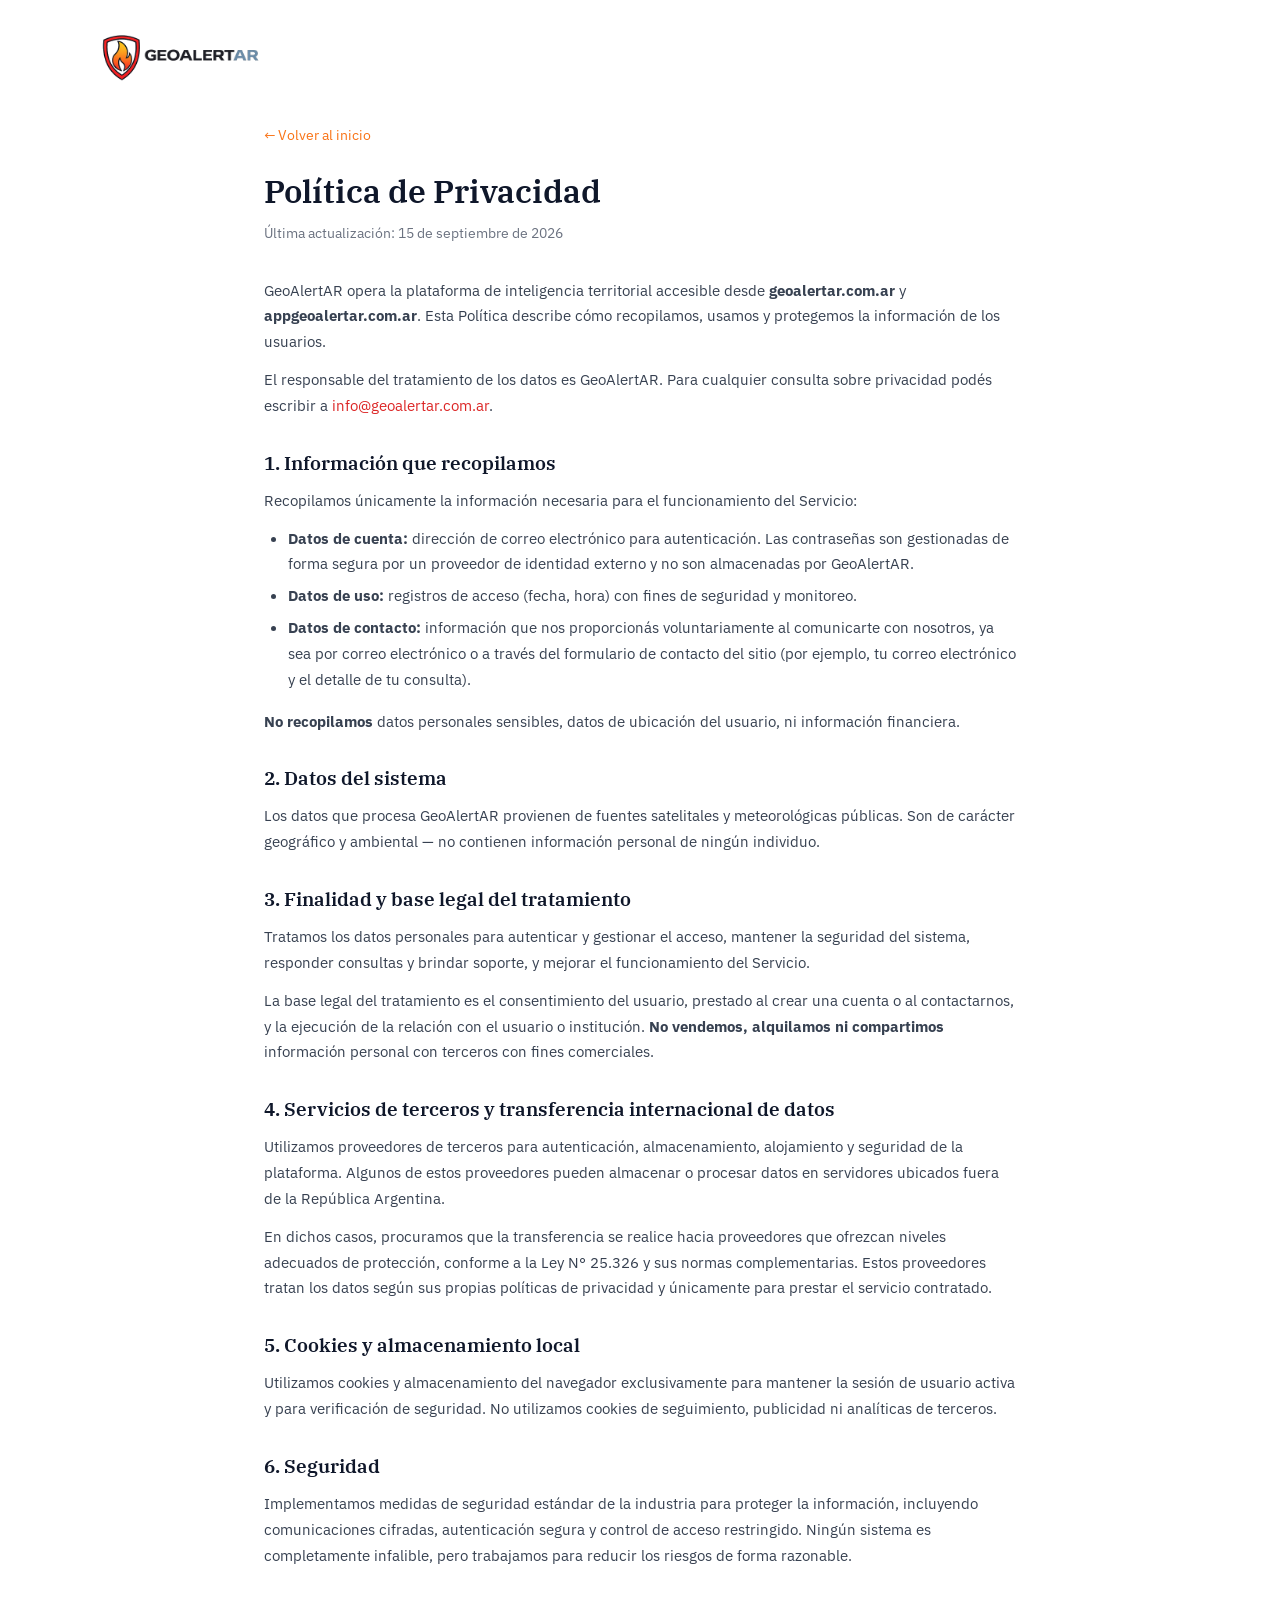
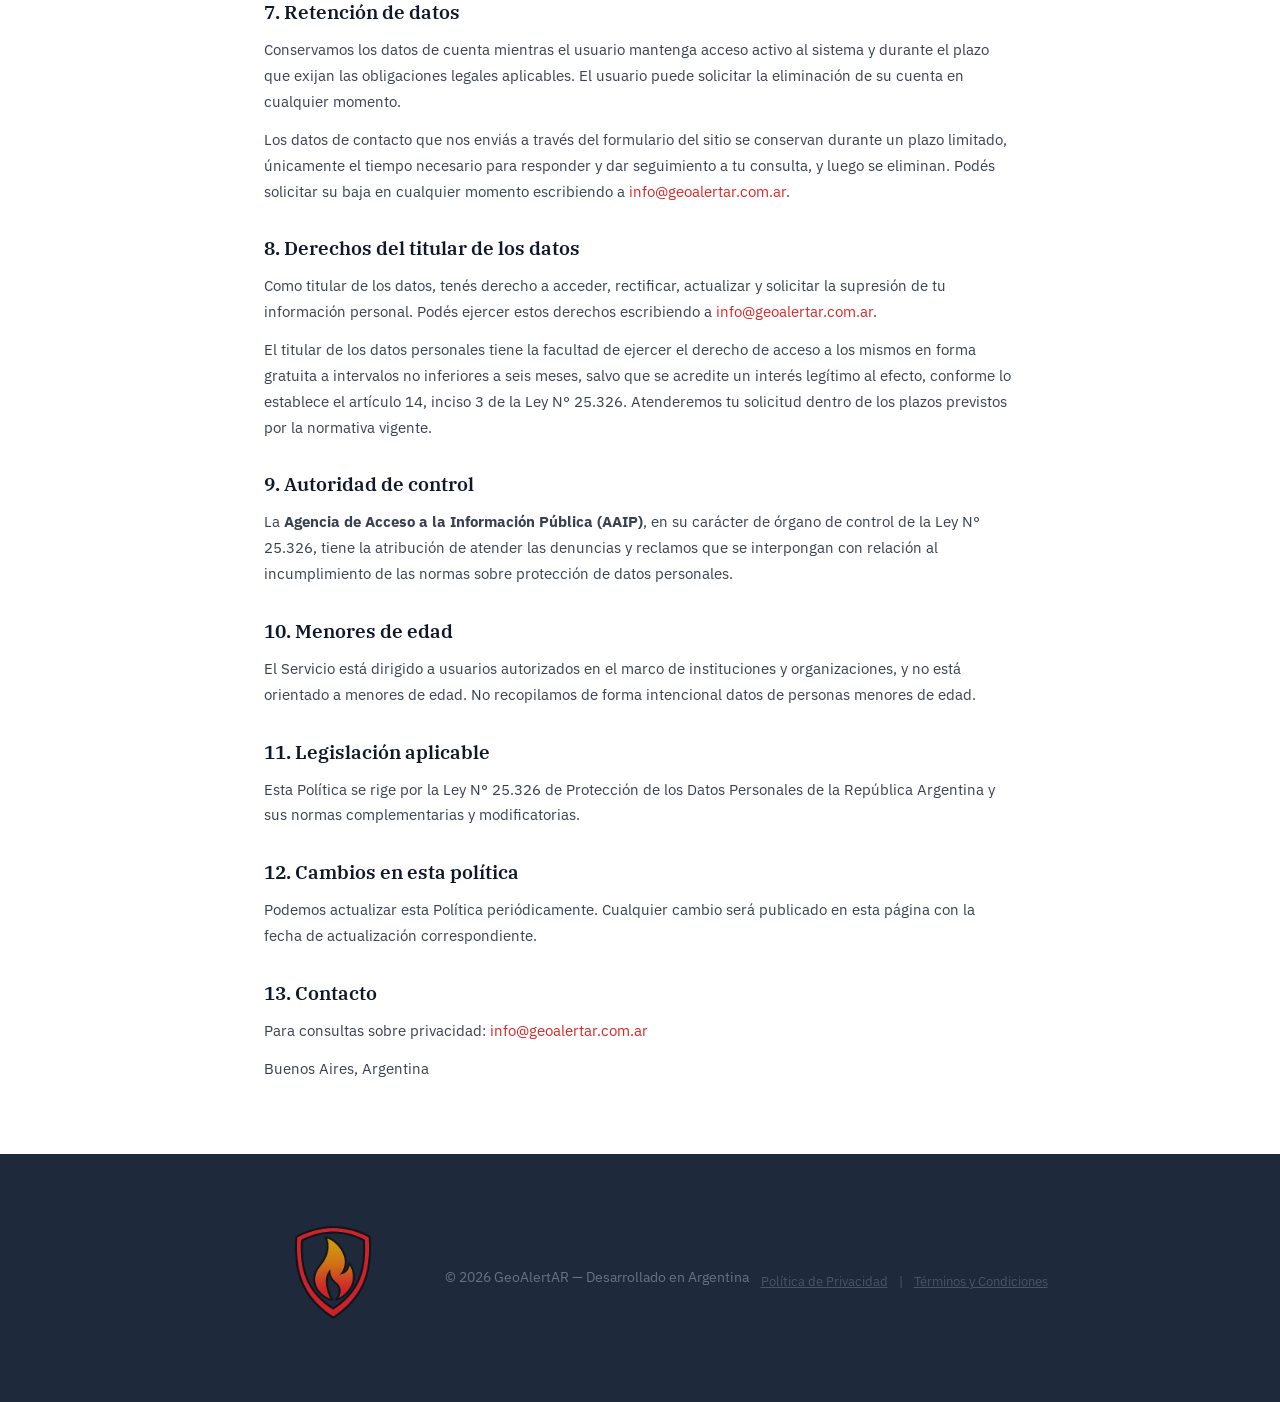
==== commit af2694b5: "Responsive: arreglo de header, fondos fijos y overflow en mobile + privacidad formulario" ====
--- a/politica-privacidad.html
+++ b/politica-privacidad.html
@@ -42,7 +42,7 @@
         <ul>
             <li><strong>Datos de cuenta:</strong> dirección de correo electrónico para autenticación. Las contraseñas son gestionadas de forma segura por un proveedor de identidad externo y no son almacenadas por GeoAlertAR.</li>
             <li><strong>Datos de uso:</strong> registros de acceso (fecha, hora) con fines de seguridad y monitoreo.</li>
-            <li><strong>Datos de contacto:</strong> información que nos proporcionás voluntariamente al comunicarte con nosotros.</li>
+            <li><strong>Datos de contacto:</strong> información que nos proporcionás voluntariamente al comunicarte con nosotros, ya sea por correo electrónico o a través del formulario de contacto del sitio (por ejemplo, tu correo electrónico y el detalle de tu consulta).</li>
         </ul>
         <p><strong>No recopilamos</strong> datos personales sensibles, datos de ubicación del usuario, ni información financiera.</p>
 
@@ -65,6 +65,7 @@
 
         <h2>7. Retención de datos</h2>
         <p>Conservamos los datos de cuenta mientras el usuario mantenga acceso activo al sistema y durante el plazo que exijan las obligaciones legales aplicables. El usuario puede solicitar la eliminación de su cuenta en cualquier momento.</p>
+        <p>Los datos de contacto que nos enviás a través del formulario del sitio se conservan durante un plazo limitado, únicamente el tiempo necesario para responder y dar seguimiento a tu consulta, y luego se eliminan. Podés solicitar su baja en cualquier momento escribiendo a <a href="mailto:info@geoalertar.com.ar">info@geoalertar.com.ar</a>.</p>
 
         <h2>8. Derechos del titular de los datos</h2>
         <p>Como titular de los datos, tenés derecho a acceder, rectificar, actualizar y solicitar la supresión de tu información personal. Podés ejercer estos derechos escribiendo a <a href="mailto:info@geoalertar.com.ar">info@geoalertar.com.ar</a>.</p>
--- a/styles.css
+++ b/styles.css
@@ -25,7 +25,10 @@
     color: var(--neutral-700);
     line-height: 1.7;
     font-size: 17px;
-}
+    overflow-x: hidden;
+}
+
+img { max-width: 100%; }
 
 h1, h2, h3 {
     font-family: 'IBM Plex Serif', Georgia, serif;
@@ -725,6 +728,9 @@
 }
 
 @media (max-width: 900px) {
+    /* Los fondos fijos se rompen en pantallas tactiles (iOS/Android) */
+    .hero, .section-tech-bg { background-attachment: scroll; }
+
     .data-grid {
         grid-template-columns: repeat(3, 1fr);
     }
@@ -742,6 +748,10 @@
     }
 
     .legend-items { grid-template-columns: 1fr; }
+
+    /* Evita el solapamiento del hack margin-top:-600px de las imagenes de crisis */
+    .crisis-grid { grid-template-columns: 1fr; }
+    .crisis-images { grid-column: 1; margin-top: 24px; }
 }
 
 @media (max-width: 480px) {
@@ -785,17 +795,26 @@
 
 /* ===== RESPONSIVE ===== */
 @media (max-width: 768px) {
-    .header-content { flex-wrap: wrap; gap: 8px; justify-content: center; }
-    .header-content .logo img { height: 80px !important; }
+    /* Header: barra solida en el flujo normal.
+       En desktop es absolute con top:-50px (recorta el logo grande);
+       en celular eso dejaba el logo cortado arriba. Aca lo volvemos una
+       barra normal arriba de todo, sin solapar el hero. */
+    .header { position: static; top: auto; background: var(--primary-900); padding: 10px 0; }
+    .header-content { flex-wrap: wrap; gap: 8px 12px; justify-content: space-between; align-items: center; padding: 0 16px; }
+    .header-content .logo img { height: 52px !important; }
     .header-nav { display: none; }
-    .header-right { flex-direction: column; width: 100%; gap: 10px; }
-    .header-btn { font-size: 0.75rem; padding: 6px 12px; }
+    .header-right { flex-direction: row; flex-wrap: wrap; width: auto; gap: 8px; align-items: center; }
+    .header-btn { font-size: 0.78rem; padding: 7px 12px; }
     .lang-toggle { text-align: center; }
 
+    /* Hero: sin el padding-top gigante que compensaba el header absolute */
+    .hero { padding: 40px 0 48px; }
     .hero h1 { font-size: 1.8rem; }
-    .hero-subtitle { font-size: 0.95rem !important; }
+    .hero-subtitle { font-size: 1rem !important; }
     .hero-stats { flex-direction: column; gap: 24px; }
     .hero-stat-value { font-size: 1.8rem; }
+
+    .section { padding: 48px 0; }
 
     .crisis-grid, .story-content, .contact-grid { grid-template-columns: 1fr; }
     .crisis-images { grid-column: 1; margin-top: 24px; }
@@ -804,6 +823,8 @@
     .awards-row { flex-direction: column; }
     .team-cards { flex-direction: column; }
 
+    .trust-logos { gap: 24px 32px; }
+
     .data-header h2, .section h2, .ods-strip-label { font-size: 1.5rem; }
 
     .map-badge {
@@ -821,15 +842,22 @@
     .comparison-card { padding: 20px; }
 
     .footer .container { flex-direction: column; text-align: center; }
-    .footer .container img { height: 80px !important; }
+    .footer .container img { height: 72px !important; }
 }
 
 @media (max-width: 480px) {
-    .header-content .logo img { height: 60px !important; }
-    .hero h1 { font-size: 1.4rem; }
+    .header-content { justify-content: center; }
+    .header-content .logo img { height: 46px !important; }
+    .header-right { justify-content: center; width: 100%; }
+    .hero { padding: 32px 0 40px; }
+    .hero h1 { font-size: 1.5rem; }
+    .hero-subtitle { font-size: 0.95rem !important; }
+    .section { padding: 40px 0; }
     .solution-points, .apps-grid, .crisis-stats { grid-template-columns: 1fr; }
     .crisis-stat { padding: 16px; }
     .data-grid { grid-template-columns: repeat(2, 1fr); }
+    .trust-logos { gap: 18px 26px; }
+    .trust-logos img { height: 32px; }
 }
 
 /* ===== DATA SECTION ===== */
